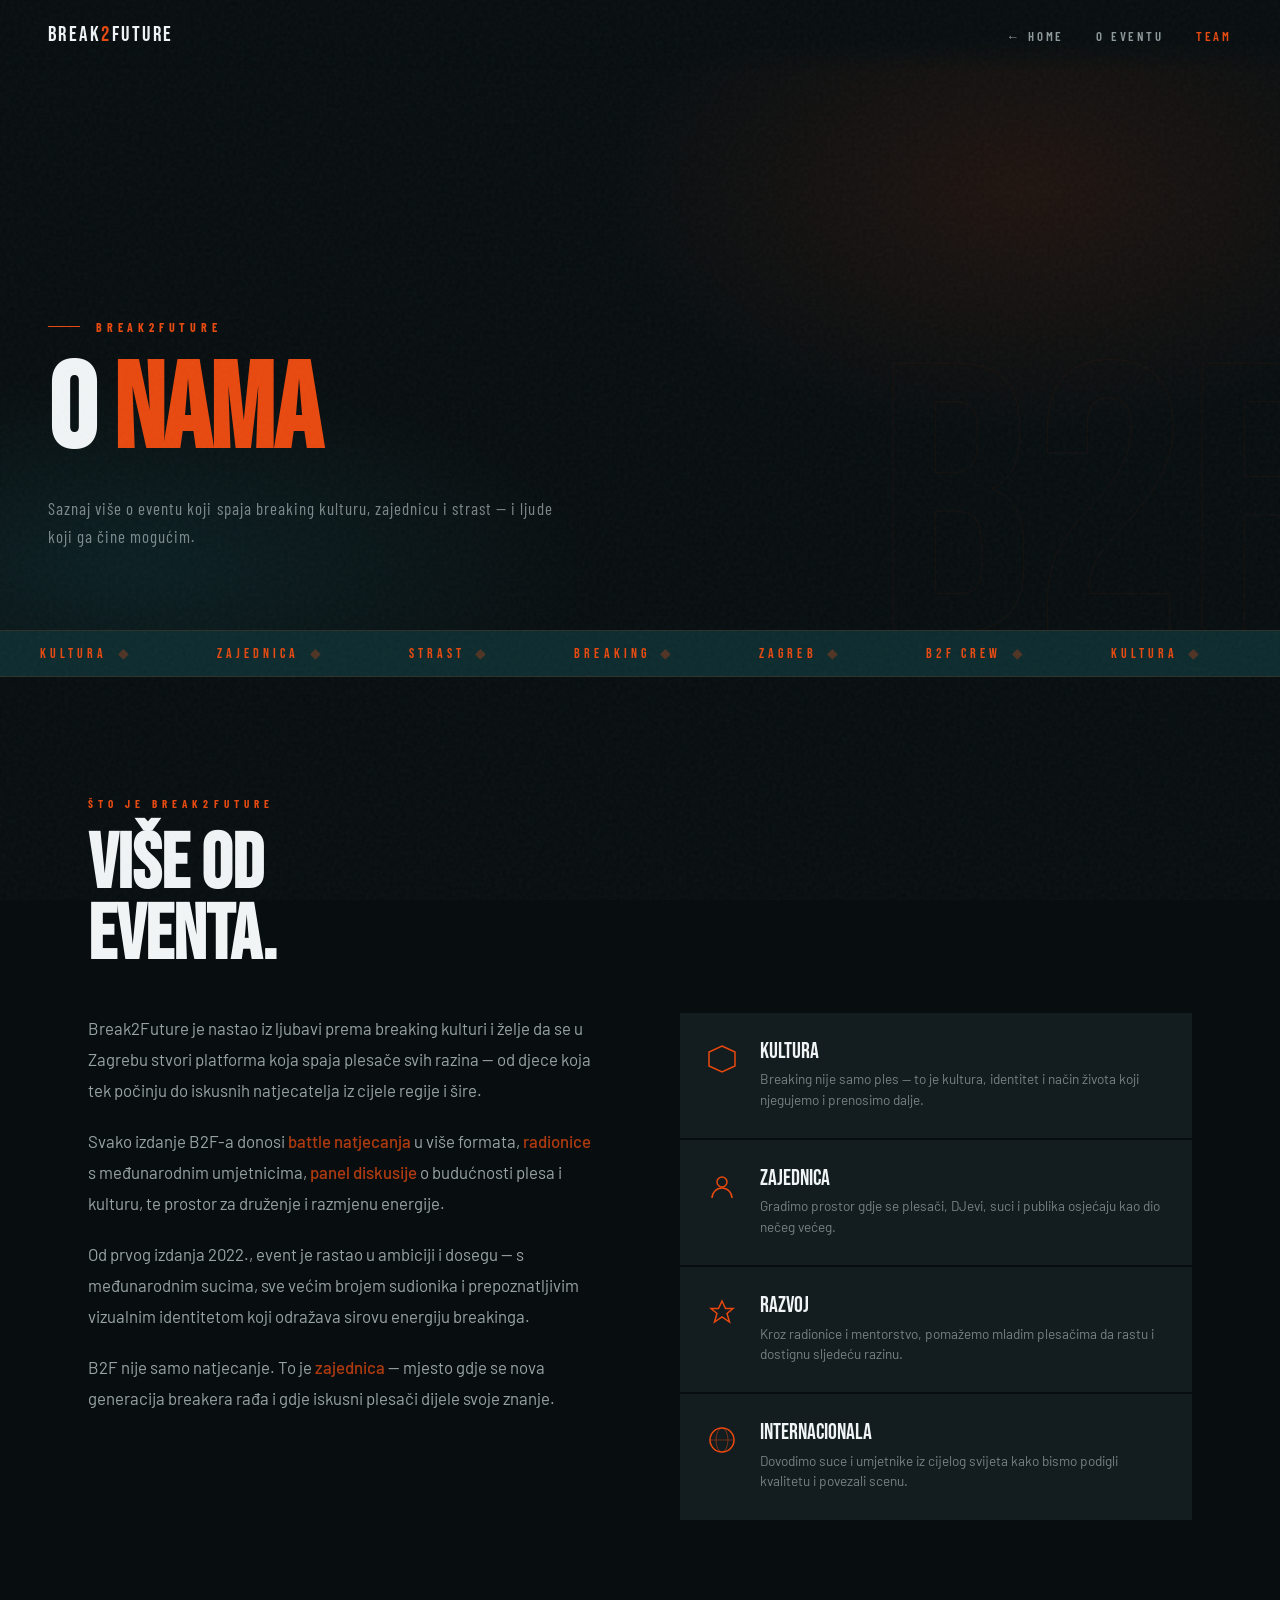
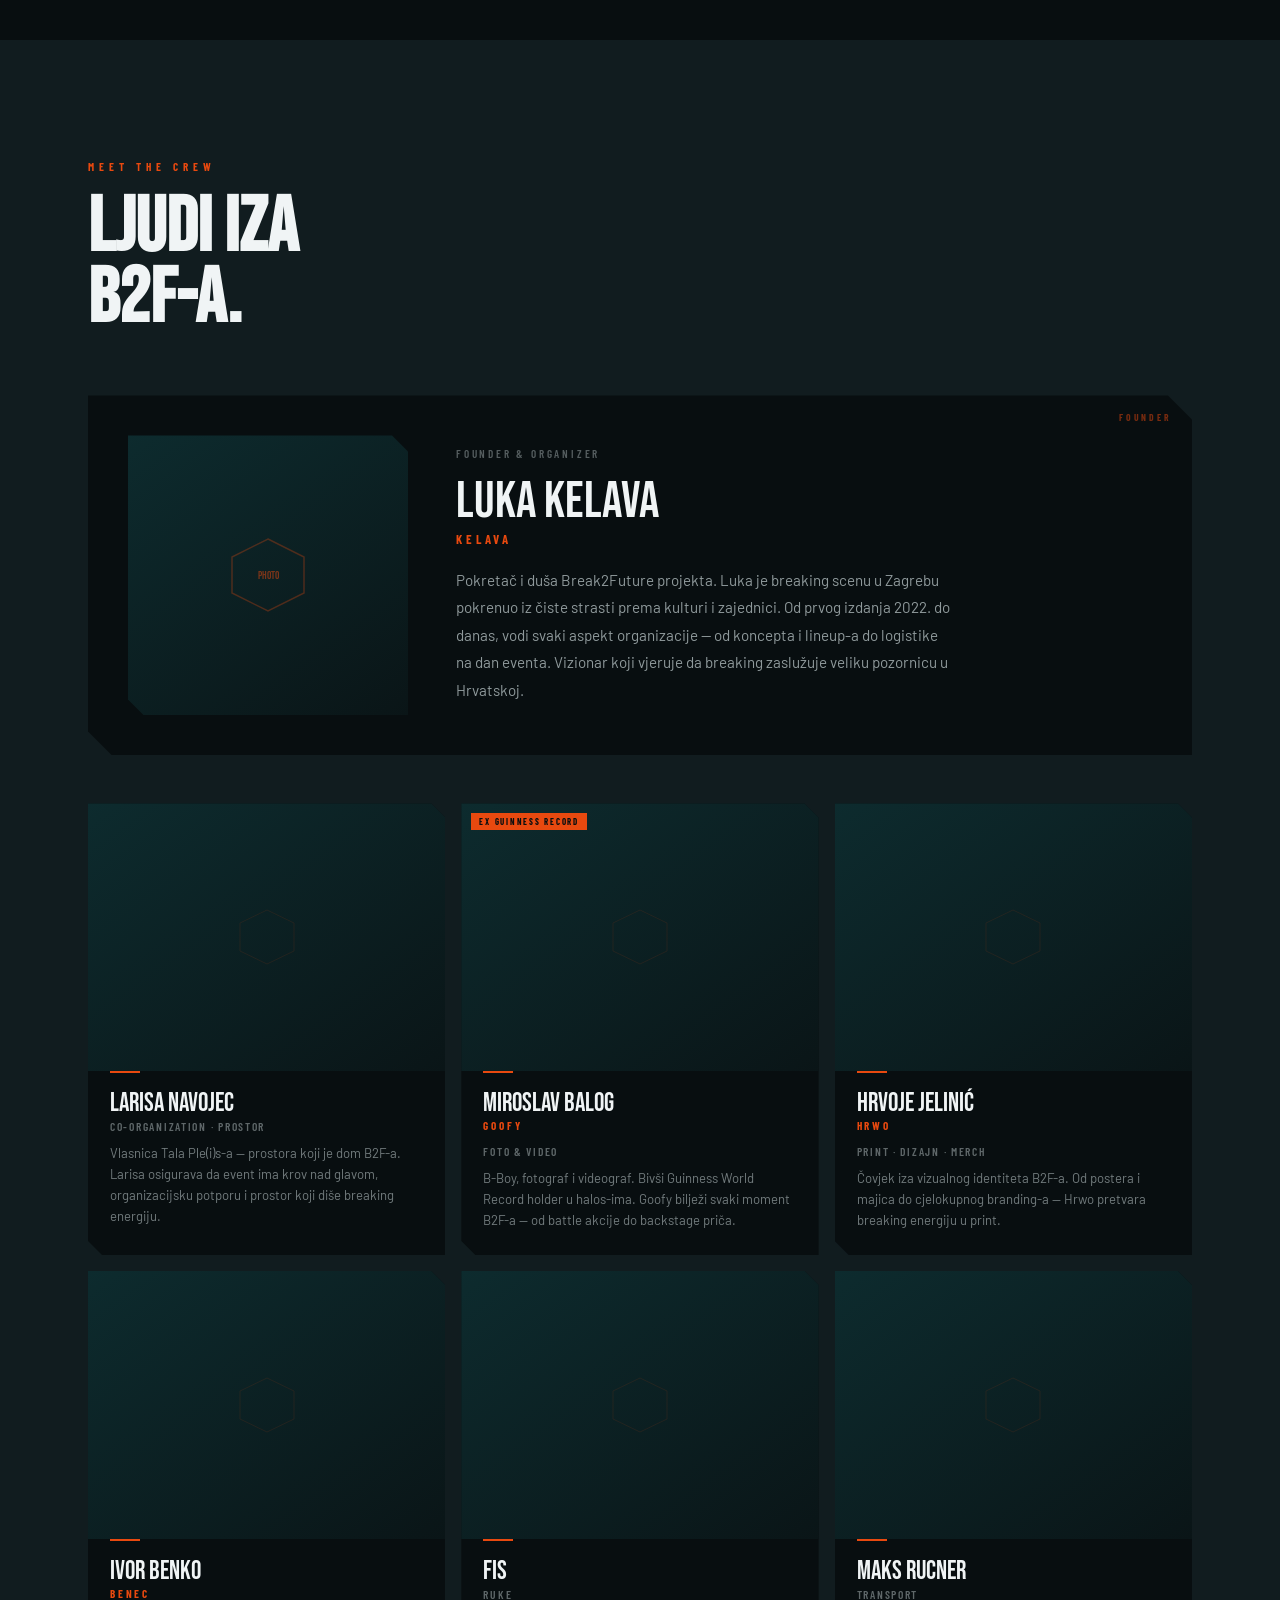
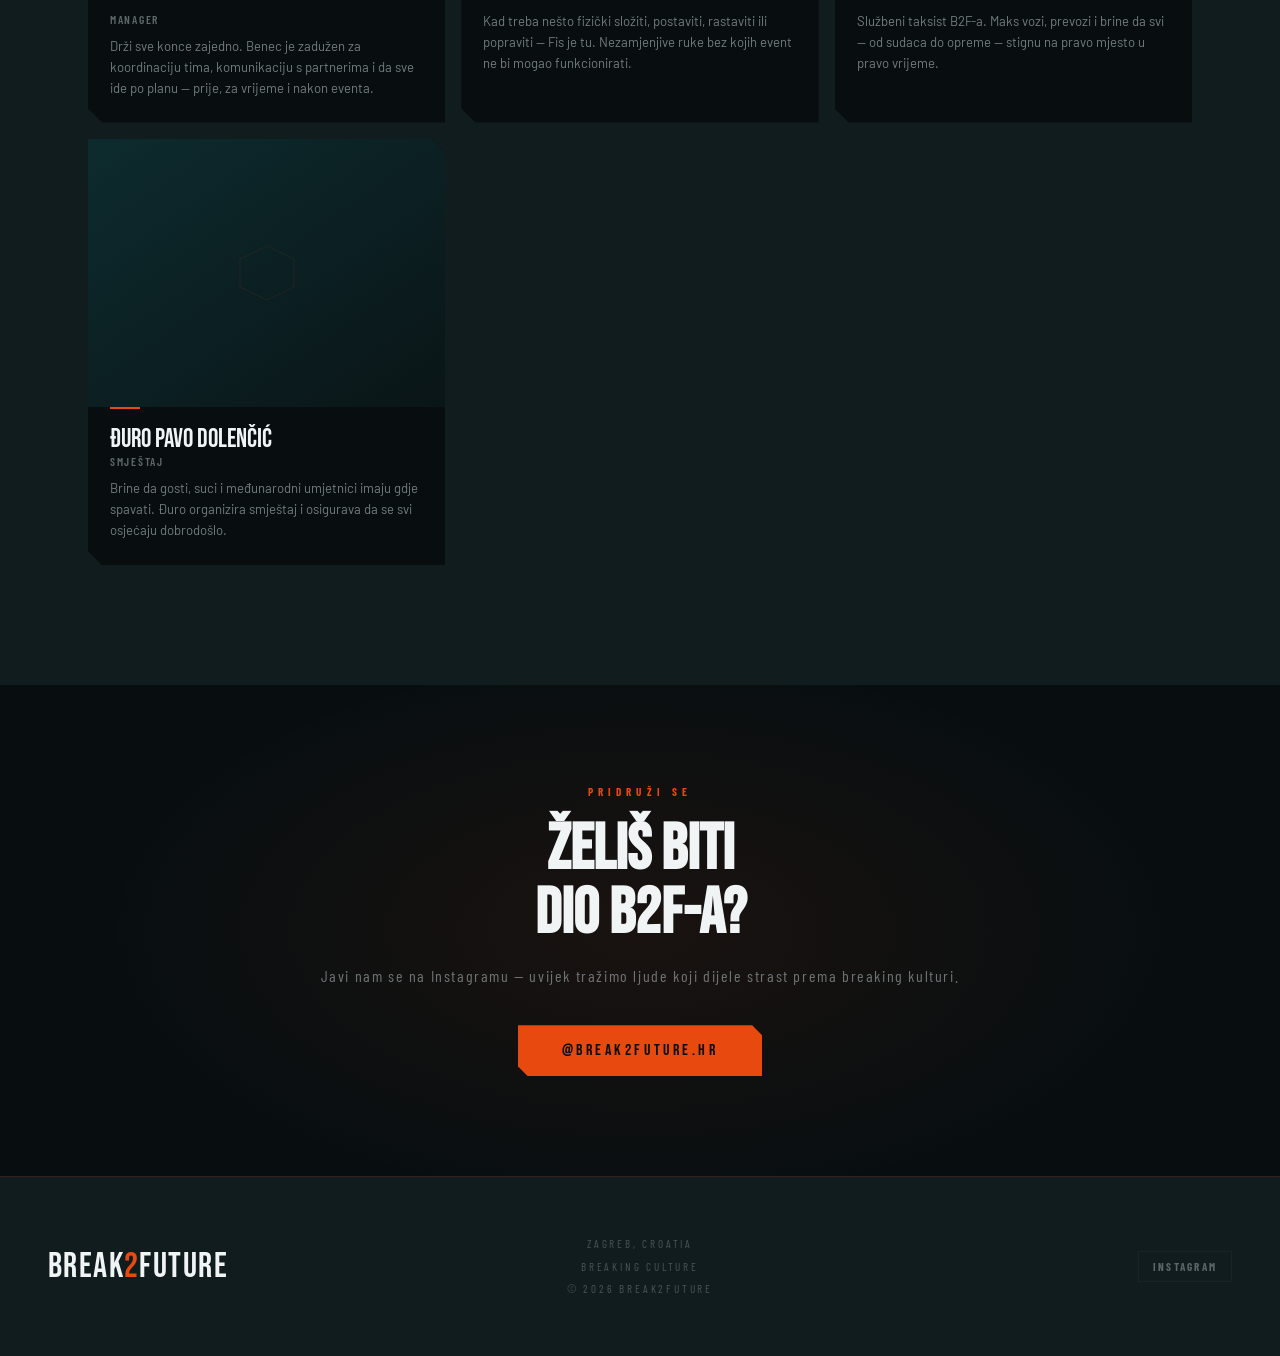
==== about.html @ 038f09e0 "Add files via upload" ====
<!DOCTYPE html>
<html lang="hr">
<head>
<meta charset="UTF-8">
<meta name="viewport" content="width=device-width, initial-scale=1.0">
<title>BREAK2FUTURE — About</title>
<link rel="preconnect" href="https://fonts.googleapis.com">
<link href="https://fonts.googleapis.com/css2?family=Bebas+Neue&family=Barlow+Condensed:wght@400;600;700&family=Barlow:wght@300;400;500&display=swap" rel="stylesheet">
<style>
*, *::before, *::after { box-sizing: border-box; margin: 0; padding: 0; }

:root {
  --orange: #E8490F;
  --teal: #0D2B2E;
  --dark: #080E10;
  --mid: #111C1F;
  --panel: #131C1F;
  --light: #C8D4D6;
  --white: #F0F4F5;
}

html { scroll-behavior: smooth; }

body {
  background: var(--dark);
  color: var(--white);
  font-family: 'Barlow', sans-serif;
  overflow-x: hidden;
}

body::before {
  content: '';
  position: fixed; inset: 0;
  background-image: url("data:image/svg+xml,%3Csvg viewBox='0 0 256 256' xmlns='http://www.w3.org/2000/svg'%3E%3Cfilter id='noise'%3E%3CfeTurbulence type='fractalNoise' baseFrequency='0.9' numOctaves='4' stitchTiles='stitch'/%3E%3C/filter%3E%3Crect width='100%25' height='100%25' filter='url(%23noise)' opacity='1'/%3E%3C/svg%3E");
  opacity: 0.04;
  pointer-events: none; z-index: 9999;
}

/* ── NAV ── */
nav {
  position: fixed; top: 0; left: 0; right: 0; z-index: 200;
  display: flex; align-items: center; justify-content: space-between;
  padding: 22px 48px;
  background: linear-gradient(to bottom, rgba(8,14,16,0.98) 60%, transparent);
  backdrop-filter: blur(2px);
}
.nav-logo {
  font-family: 'Bebas Neue', sans-serif;
  font-size: 1.3rem; letter-spacing: 0.12em;
  color: var(--white); text-decoration: none;
}
.nav-logo span { color: var(--orange); }
.nav-right { display: flex; align-items: center; gap: 32px; }
.nav-links { display: flex; gap: 32px; list-style: none; }
.nav-links a {
  font-family: 'Barlow Condensed', sans-serif;
  font-size: 0.8rem; font-weight: 600;
  letter-spacing: 0.22em; text-transform: uppercase;
  color: var(--light); text-decoration: none;
  opacity: 0.7; transition: opacity 0.2s, color 0.2s;
}
.nav-links a:hover { opacity: 1; color: var(--orange); }
.nav-links a.active { opacity: 1; color: var(--orange); }

/* ── HERO ── */
.hero {
  min-height: 70vh;
  display: flex; flex-direction: column;
  justify-content: flex-end; align-items: flex-start;
  padding: 160px 48px 80px;
  position: relative; overflow: hidden;
}
.hero-bg {
  position: absolute; inset: 0;
  background:
    radial-gradient(ellipse 50% 60% at 80% 30%, rgba(232,73,15,0.1) 0%, transparent 65%),
    radial-gradient(ellipse 60% 50% at 10% 90%, rgba(13,43,46,0.6) 0%, transparent 60%),
    var(--dark);
}
.hero-ghost {
  position: absolute; right: -3%; bottom: -8%;
  font-family: 'Bebas Neue', sans-serif;
  font-size: clamp(200px, 30vw, 500px);
  line-height: 0.85; color: transparent;
  -webkit-text-stroke: 1px rgba(232,73,15,0.06);
  user-select: none; pointer-events: none;
}
.hero-content { position: relative; z-index: 2; max-width: 700px; }
.hero-eyebrow {
  display: flex; align-items: center; gap: 16px;
  font-family: 'Barlow Condensed', sans-serif;
  font-size: 0.75rem; font-weight: 700;
  letter-spacing: 0.4em; text-transform: uppercase;
  color: var(--orange); margin-bottom: 24px;
}
.hero-eyebrow::before {
  content: ''; display: block; width: 32px; height: 1px; background: var(--orange);
}
.hero-title {
  font-family: 'Bebas Neue', sans-serif;
  font-size: clamp(56px, 10vw, 120px);
  line-height: 0.9; letter-spacing: -0.01em;
}
.hero-title .accent { color: var(--orange); }
.hero-sub {
  margin-top: 28px;
  font-family: 'Barlow Condensed', sans-serif;
  font-size: clamp(14px, 1.6vw, 17px);
  letter-spacing: 0.06em; line-height: 1.65;
  color: var(--light); opacity: 0.6; max-width: 520px;
}

/* ── SECTION COMMON ── */
.section { padding: 120px 48px; max-width: 1200px; margin: 0 auto; }
.section-tag {
  font-family: 'Barlow Condensed', sans-serif;
  font-size: 0.7rem; font-weight: 700;
  letter-spacing: 0.45em; text-transform: uppercase;
  color: var(--orange); margin-bottom: 20px;
}
.section-title {
  font-family: 'Bebas Neue', sans-serif;
  font-size: clamp(42px, 6vw, 82px);
  line-height: 0.93; margin-bottom: 40px;
}

/* ── ABOUT CONTENT ── */
.about-content {
  display: grid;
  grid-template-columns: 1fr 1fr;
  gap: 80px; align-items: start;
}
.about-text p {
  font-size: 1.05rem; line-height: 1.85;
  color: var(--light); opacity: 0.75; margin-bottom: 20px;
}
.about-text p strong { color: var(--orange); opacity: 1; font-weight: 500; }

.about-values {
  display: flex; flex-direction: column; gap: 2px;
}
.value-item {
  background: var(--panel);
  padding: 28px 24px;
  display: flex; align-items: flex-start; gap: 20px;
  position: relative; overflow: hidden;
  transition: background 0.3s;
}
.value-item:hover { background: #172224; }
.value-item::before {
  content: ''; position: absolute; left: 0; top: 0;
  width: 3px; height: 100%;
  background: var(--orange);
  transform: scaleY(0); transform-origin: top;
  transition: transform 0.35s;
}
.value-item:hover::before { transform: scaleY(1); }

.value-icon {
  width: 36px; height: 36px; flex-shrink: 0;
  display: flex; align-items: center; justify-content: center;
}
.value-title {
  font-family: 'Bebas Neue', sans-serif;
  font-size: 1.4rem; color: var(--white); line-height: 1; margin-bottom: 6px;
}
.value-desc {
  font-family: 'Barlow', sans-serif;
  font-size: 0.85rem; color: var(--light); opacity: 0.55; line-height: 1.5;
}

/* ── DIVIDER TICKER ── */
.divider-ticker {
  background: var(--teal);
  padding: 14px 0; overflow: hidden;
  border-top: 1px solid rgba(232,73,15,0.15);
  border-bottom: 1px solid rgba(232,73,15,0.15);
}
.divider-track {
  display: flex; width: max-content;
  animation: ticker 30s linear infinite;
}
.divider-item {
  font-family: 'Bebas Neue', sans-serif;
  font-size: 0.85rem; letter-spacing: 0.3em;
  color: var(--orange); padding: 0 40px; white-space: nowrap;
}
.divider-dot { opacity: 0.3; margin: 0 4px; }

/* ── TEAM ── */
.team-section {
  background: var(--mid);
  padding: 120px 0;
}
.team-inner { max-width: 1200px; margin: 0 auto; padding: 0 48px; }

/* Founder card — full width feature */
.founder-card {
  display: grid;
  grid-template-columns: 280px 1fr;
  gap: 48px; align-items: center;
  background: var(--dark);
  clip-path: polygon(0 0, calc(100% - 24px) 0, 100% 24px, 100% 100%, 24px 100%, 0 calc(100% - 24px));
  padding: 40px;
  margin-top: 60px; margin-bottom: 48px;
  position: relative; overflow: hidden;
}
.founder-card::after {
  content: 'FOUNDER';
  position: absolute; top: 16px; right: 20px;
  font-family: 'Barlow Condensed', sans-serif;
  font-size: 0.6rem; font-weight: 700;
  letter-spacing: 0.3em; color: var(--orange); opacity: 0.5;
}
.founder-photo {
  width: 100%; aspect-ratio: 1;
  background: linear-gradient(145deg, var(--teal), #0A1517);
  clip-path: polygon(0 0, calc(100% - 16px) 0, 100% 16px, 100% 100%, 16px 100%, 0 calc(100% - 16px));
  display: flex; align-items: center; justify-content: center;
}
.founder-name {
  font-family: 'Bebas Neue', sans-serif;
  font-size: clamp(36px, 4vw, 56px); line-height: 1;
  color: var(--white); margin-bottom: 4px;
}
.founder-nick {
  font-family: 'Barlow Condensed', sans-serif;
  font-size: 0.8rem; font-weight: 700;
  letter-spacing: 0.3em; text-transform: uppercase;
  color: var(--orange); margin-bottom: 20px;
}
.founder-role {
  font-family: 'Barlow Condensed', sans-serif;
  font-size: 0.7rem; font-weight: 600;
  letter-spacing: 0.25em; text-transform: uppercase;
  color: var(--light); opacity: 0.4; margin-bottom: 16px;
}
.founder-bio {
  font-size: 0.95rem; line-height: 1.8;
  color: var(--light); opacity: 0.7; max-width: 500px;
}

/* Team grid */
.team-grid {
  display: grid;
  grid-template-columns: repeat(3, 1fr);
  gap: 16px;
}

.team-card {
  background: var(--dark);
  clip-path: polygon(0 0, calc(100% - 14px) 0, 100% 14px, 100% 100%, 14px 100%, 0 calc(100% - 14px));
  overflow: hidden;
  transition: transform 0.3s;
}
.team-card:hover { transform: translateY(-4px); }

.team-photo {
  width: 100%; aspect-ratio: 4/3;
  background: linear-gradient(145deg, var(--teal), #0A1517);
  display: flex; align-items: center; justify-content: center;
  position: relative;
}
.team-photo-placeholder {
  opacity: 0.1;
}

.team-info { padding: 20px 22px 24px; position: relative; }
.team-info::before {
  content: ''; position: absolute; top: 0; left: 22px;
  width: 30px; height: 2px; background: var(--orange);
}
.team-name {
  font-family: 'Bebas Neue', sans-serif;
  font-size: 1.6rem; line-height: 1; color: var(--white); margin-bottom: 2px;
}
.team-nick {
  font-family: 'Barlow Condensed', sans-serif;
  font-size: 0.7rem; font-weight: 700;
  letter-spacing: 0.25em; text-transform: uppercase;
  color: var(--orange); margin-bottom: 12px;
}
.team-role {
  font-family: 'Barlow Condensed', sans-serif;
  font-size: 0.72rem; font-weight: 600;
  letter-spacing: 0.15em; text-transform: uppercase;
  color: var(--light); opacity: 0.45; margin-bottom: 10px;
}
.team-desc {
  font-size: 0.82rem; line-height: 1.6;
  color: var(--light); opacity: 0.55;
}

/* Team card special badge */
.team-badge {
  position: absolute; top: 10px; left: 10px;
  font-family: 'Barlow Condensed', sans-serif;
  font-size: 0.55rem; font-weight: 700;
  letter-spacing: 0.2em; text-transform: uppercase;
  background: var(--orange); color: var(--dark);
  padding: 3px 8px; z-index: 2;
}

/* ── CTA ── */
.cta-section {
  padding: 100px 48px; text-align: center;
  position: relative; overflow: hidden;
}
.cta-bg {
  position: absolute; inset: 0;
  background: radial-gradient(ellipse 60% 80% at 50% 50%, rgba(232,73,15,0.08) 0%, transparent 70%);
}
.cta-content { position: relative; z-index: 2; }
.cta-title {
  font-family: 'Bebas Neue', sans-serif;
  font-size: clamp(36px, 5vw, 68px);
  line-height: 1; margin-bottom: 20px;
}
.cta-sub {
  font-family: 'Barlow Condensed', sans-serif;
  font-size: 1rem; letter-spacing: 0.1em;
  color: var(--light); opacity: 0.5;
  margin-bottom: 40px;
}
.btn-primary {
  display: inline-block; background: var(--orange); color: var(--dark);
  font-family: 'Bebas Neue', sans-serif; font-size: 1rem; letter-spacing: 0.22em;
  padding: 16px 44px; text-decoration: none;
  clip-path: polygon(0 0, calc(100% - 10px) 0, 100% 10px, 100% 100%, 10px 100%, 0 calc(100% - 10px));
  transition: background 0.2s, transform 0.2s;
}
.btn-primary:hover { background: var(--white); transform: translate(-2px, -2px); }

/* ── FOOTER ── */
footer {
  background: var(--mid);
  border-top: 1px solid rgba(232,73,15,0.15);
  padding: 56px 48px;
  display: grid; grid-template-columns: 1fr auto 1fr;
  align-items: center; gap: 24px;
}
.footer-logo {
  font-family: 'Bebas Neue', sans-serif;
  font-size: 2.2rem; letter-spacing: 0.04em;
}
.footer-logo span { color: var(--orange); }
.footer-center {
  font-family: 'Barlow Condensed', sans-serif;
  font-size: 0.7rem; letter-spacing: 0.25em;
  text-transform: uppercase; color: var(--light); opacity: 0.3;
  text-align: center; line-height: 2;
}
.footer-right { display: flex; justify-content: flex-end; gap: 12px; }
.footer-link {
  font-family: 'Barlow Condensed', sans-serif;
  font-size: 0.7rem; font-weight: 700;
  letter-spacing: 0.2em; text-transform: uppercase;
  color: var(--light); text-decoration: none;
  opacity: 0.4; padding: 8px 14px;
  border: 1px solid rgba(184,202,207,0.12);
  transition: all 0.2s;
}
.footer-link:hover { opacity: 1; color: var(--orange); border-color: var(--orange); }

/* ── ANIMATIONS ── */
@keyframes fadeUp { from { opacity: 0; transform: translateY(28px); } to { opacity: 1; transform: translateY(0); } }
@keyframes ticker { from { transform: translateX(0); } to { transform: translateX(-50%); } }

.reveal { opacity: 0; transform: translateY(36px); transition: opacity 0.65s ease, transform 0.65s ease; }
.reveal.visible { opacity: 1; transform: none; }

/* ── RESPONSIVE ── */
@media (max-width: 900px) {
  nav { padding: 18px 24px; }
  .nav-links { display: none; }
  .hero { padding: 120px 24px 60px; min-height: 60vh; }
  .section, .team-inner { padding: 80px 24px; }
  .about-content { grid-template-columns: 1fr; gap: 40px; }
  .founder-card { grid-template-columns: 1fr; gap: 24px; padding: 28px; }
  .team-grid { grid-template-columns: 1fr 1fr; }
  .cta-section { padding: 80px 24px; }
  footer { grid-template-columns: 1fr; text-align: center; padding: 40px 24px; }
  .footer-right { justify-content: center; }
  .team-section { padding: 80px 0; }
}
@media (max-width: 540px) {
  .team-grid { grid-template-columns: 1fr; }
}
</style>
</head>
<body>

<!-- NAV -->
<nav>
  <a href="index.html" class="nav-logo">BREAK<span>2</span>FUTURE</a>
  <div class="nav-right">
    <ul class="nav-links">
      <li><a href="index.html">← Home</a></li>
      <li><a href="#about">O eventu</a></li>
      <li><a href="#team" class="active">Team</a></li>
    </ul>
  </div>
</nav>

<!-- HERO -->
<section class="hero">
  <div class="hero-bg"></div>
  <div class="hero-ghost">B2F</div>
  <div class="hero-content">
    <p class="hero-eyebrow">Break2Future</p>
    <h1 class="hero-title">O <span class="accent">NAMA</span></h1>
    <p class="hero-sub">Saznaj više o eventu koji spaja breaking kulturu, zajednicu i strast — i ljude koji ga čine mogućim.</p>
  </div>
</section>

<!-- TICKER -->
<div class="divider-ticker">
  <div class="divider-track">
    <span class="divider-item">KULTURA <span class="divider-dot">◆</span></span>
    <span class="divider-item">ZAJEDNICA <span class="divider-dot">◆</span></span>
    <span class="divider-item">STRAST <span class="divider-dot">◆</span></span>
    <span class="divider-item">BREAKING <span class="divider-dot">◆</span></span>
    <span class="divider-item">ZAGREB <span class="divider-dot">◆</span></span>
    <span class="divider-item">B2F CREW <span class="divider-dot">◆</span></span>
    <span class="divider-item">KULTURA <span class="divider-dot">◆</span></span>
    <span class="divider-item">ZAJEDNICA <span class="divider-dot">◆</span></span>
    <span class="divider-item">STRAST <span class="divider-dot">◆</span></span>
    <span class="divider-item">BREAKING <span class="divider-dot">◆</span></span>
    <span class="divider-item">ZAGREB <span class="divider-dot">◆</span></span>
    <span class="divider-item">B2F CREW <span class="divider-dot">◆</span></span>
  </div>
</div>

<!-- ABOUT -->
<section class="section" id="about">
  <p class="section-tag reveal">Što je Break2Future</p>
  <h2 class="section-title reveal">VIŠE OD<br>EVENTA.</h2>
  <div class="about-content">
    <div class="about-text reveal">
      <p>Break2Future je nastao iz ljubavi prema breaking kulturi i želje da se u Zagrebu stvori platforma koja spaja plesače svih razina — od djece koja tek počinju do iskusnih natjecatelja iz cijele regije i šire.</p>
      <p>Svako izdanje B2F-a donosi <strong>battle natjecanja</strong> u više formata, <strong>radionice</strong> s međunarodnim umjetnicima, <strong>panel diskusije</strong> o budućnosti plesa i kulturu, te prostor za druženje i razmjenu energije.</p>
      <p>Od prvog izdanja 2022., event je rastao u ambiciji i dosegu — s međunarodnim sucima, sve većim brojem sudionika i prepoznatljivim vizualnim identitetom koji odražava sirovu energiju breakinga.</p>
      <p>B2F nije samo natjecanje. To je <strong>zajednica</strong> — mjesto gdje se nova generacija breakera rađa i gdje iskusni plesači dijele svoje znanje.</p>
    </div>
    <div class="about-values reveal">
      <div class="value-item">
        <div class="value-icon">
          <svg width="28" height="28" viewBox="0 0 28 28" fill="none" xmlns="http://www.w3.org/2000/svg">
            <polygon points="14,1 27,7 27,21 14,27 1,21 1,7" stroke="var(--orange)" stroke-width="1.5" fill="none"/>
          </svg>
        </div>
        <div>
          <div class="value-title">Kultura</div>
          <div class="value-desc">Breaking nije samo ples — to je kultura, identitet i način života koji njegujemo i prenosimo dalje.</div>
        </div>
      </div>
      <div class="value-item">
        <div class="value-icon">
          <svg width="28" height="28" viewBox="0 0 28 28" fill="none" xmlns="http://www.w3.org/2000/svg">
            <circle cx="14" cy="10" r="5" stroke="var(--orange)" stroke-width="1.5"/>
            <path d="M4 26c0-5.523 4.477-10 10-10s10 4.477 10 10" stroke="var(--orange)" stroke-width="1.5"/>
          </svg>
        </div>
        <div>
          <div class="value-title">Zajednica</div>
          <div class="value-desc">Gradimo prostor gdje se plesači, DJevi, suci i publika osjećaju kao dio nečeg većeg.</div>
        </div>
      </div>
      <div class="value-item">
        <div class="value-icon">
          <svg width="28" height="28" viewBox="0 0 28 28" fill="none" xmlns="http://www.w3.org/2000/svg">
            <path d="M14 2l3.5 7.5H25l-6 5 2.5 8.5L14 18l-7.5 5 2.5-8.5-6-5h7.5z" stroke="var(--orange)" stroke-width="1.5" fill="none"/>
          </svg>
        </div>
        <div>
          <div class="value-title">Razvoj</div>
          <div class="value-desc">Kroz radionice i mentorstvo, pomažemo mladim plesačima da rastu i dostignu sljedeću razinu.</div>
        </div>
      </div>
      <div class="value-item">
        <div class="value-icon">
          <svg width="28" height="28" viewBox="0 0 28 28" fill="none" xmlns="http://www.w3.org/2000/svg">
            <circle cx="14" cy="14" r="12" stroke="var(--orange)" stroke-width="1.5"/>
            <line x1="1" y1="14" x2="27" y2="14" stroke="var(--orange)" stroke-width="1" opacity="0.4"/>
            <ellipse cx="14" cy="14" rx="6" ry="12" stroke="var(--orange)" stroke-width="1" opacity="0.5"/>
          </svg>
        </div>
        <div>
          <div class="value-title">Internacionala</div>
          <div class="value-desc">Dovodimo suce i umjetnike iz cijelog svijeta kako bismo podigli kvalitetu i povezali scenu.</div>
        </div>
      </div>
    </div>
  </div>
</section>

<!-- TEAM -->
<section class="team-section" id="team">
  <div class="team-inner">
    <p class="section-tag reveal">Meet the Crew</p>
    <h2 class="section-title reveal">LJUDI IZA<br>B2F-A.</h2>

    <!-- FOUNDER — featured -->
    <div class="founder-card reveal">
      <div class="founder-photo">
        <svg width="80" height="80" viewBox="0 0 80 80" fill="none" xmlns="http://www.w3.org/2000/svg">
          <polygon points="40,4 76,22 76,58 40,76 4,58 4,22" fill="none" stroke="var(--orange)" stroke-width="1.5" opacity="0.3"/>
          <text x="40" y="44" text-anchor="middle" font-family="'Bebas Neue',sans-serif" font-size="11" fill="var(--orange)" opacity="0.5">PHOTO</text>
        </svg>
      </div>
      <div>
        <div class="founder-role">Founder & Organizer</div>
        <div class="founder-name">LUKA KELAVA</div>
        <div class="founder-nick">Kelava</div>
        <p class="founder-bio">Pokretač i duša Break2Future projekta. Luka je breaking scenu u Zagrebu pokrenuo iz čiste strasti prema kulturi i zajednici. Od prvog izdanja 2022. do danas, vodi svaki aspekt organizacije — od koncepta i lineup-a do logistike na dan eventa. Vizionar koji vjeruje da breaking zaslužuje veliku pozornicu u Hrvatskoj.</p>
      </div>
    </div>

    <!-- TEAM GRID -->
    <div class="team-grid">

      <!-- Larisa -->
      <div class="team-card reveal">
        <div class="team-photo">
          <svg class="team-photo-placeholder" width="60" height="60" viewBox="0 0 60 60" fill="none" xmlns="http://www.w3.org/2000/svg">
            <polygon points="30,3 57,16 57,44 30,57 3,44 3,16" stroke="var(--orange)" stroke-width="1"/>
          </svg>
        </div>
        <div class="team-info">
          <div class="team-name">LARISA NAVOJEC</div>
          <div class="team-role">Co-organization · Prostor</div>
          <p class="team-desc">Vlasnica Tala Ple(i)s-a — prostora koji je dom B2F-a. Larisa osigurava da event ima krov nad glavom, organizacijsku potporu i prostor koji diše breaking energiju.</p>
        </div>
      </div>

      <!-- Goofy -->
      <div class="team-card reveal">
        <div class="team-photo">
          <div class="team-badge">EX GUINNESS RECORD</div>
          <svg class="team-photo-placeholder" width="60" height="60" viewBox="0 0 60 60" fill="none" xmlns="http://www.w3.org/2000/svg">
            <polygon points="30,3 57,16 57,44 30,57 3,44 3,16" stroke="var(--orange)" stroke-width="1"/>
          </svg>
        </div>
        <div class="team-info">
          <div class="team-name">MIROSLAV BALOG</div>
          <div class="team-nick">Goofy</div>
          <div class="team-role">Foto & Video</div>
          <p class="team-desc">B-Boy, fotograf i videograf. Bivši Guinness World Record holder u halos-ima. Goofy bilježi svaki moment B2F-a — od battle akcije do backstage priča.</p>
        </div>
      </div>

      <!-- Hrwo -->
      <div class="team-card reveal">
        <div class="team-photo">
          <svg class="team-photo-placeholder" width="60" height="60" viewBox="0 0 60 60" fill="none" xmlns="http://www.w3.org/2000/svg">
            <polygon points="30,3 57,16 57,44 30,57 3,44 3,16" stroke="var(--orange)" stroke-width="1"/>
          </svg>
        </div>
        <div class="team-info">
          <div class="team-name">HRVOJE JELINIĆ</div>
          <div class="team-nick">Hrwo</div>
          <div class="team-role">Print · Dizajn · Merch</div>
          <p class="team-desc">Čovjek iza vizualnog identiteta B2F-a. Od postera i majica do cjelokupnog branding-a — Hrwo pretvara breaking energiju u print.</p>
        </div>
      </div>

      <!-- Benec -->
      <div class="team-card reveal">
        <div class="team-photo">
          <svg class="team-photo-placeholder" width="60" height="60" viewBox="0 0 60 60" fill="none" xmlns="http://www.w3.org/2000/svg">
            <polygon points="30,3 57,16 57,44 30,57 3,44 3,16" stroke="var(--orange)" stroke-width="1"/>
          </svg>
        </div>
        <div class="team-info">
          <div class="team-name">IVOR BENKO</div>
          <div class="team-nick">Benec</div>
          <div class="team-role">Manager</div>
          <p class="team-desc">Drži sve konce zajedno. Benec je zadužen za koordinaciju tima, komunikaciju s partnerima i da sve ide po planu — prije, za vrijeme i nakon eventa.</p>
        </div>
      </div>

      <!-- Fis -->
      <div class="team-card reveal">
        <div class="team-photo">
          <svg class="team-photo-placeholder" width="60" height="60" viewBox="0 0 60 60" fill="none" xmlns="http://www.w3.org/2000/svg">
            <polygon points="30,3 57,16 57,44 30,57 3,44 3,16" stroke="var(--orange)" stroke-width="1"/>
          </svg>
        </div>
        <div class="team-info">
          <div class="team-name">FIS</div>
          <div class="team-role">Ruke</div>
          <p class="team-desc">Kad treba nešto fizički složiti, postaviti, rastaviti ili popraviti — Fis je tu. Nezamjenjive ruke bez kojih event ne bi mogao funkcionirati.</p>
        </div>
      </div>

      <!-- Maks -->
      <div class="team-card reveal">
        <div class="team-photo">
          <svg class="team-photo-placeholder" width="60" height="60" viewBox="0 0 60 60" fill="none" xmlns="http://www.w3.org/2000/svg">
            <polygon points="30,3 57,16 57,44 30,57 3,44 3,16" stroke="var(--orange)" stroke-width="1"/>
          </svg>
        </div>
        <div class="team-info">
          <div class="team-name">MAKS RUCNER</div>
          <div class="team-role">Transport</div>
          <p class="team-desc">Službeni taksist B2F-a. Maks vozi, prevozi i brine da svi — od sudaca do opreme — stignu na pravo mjesto u pravo vrijeme.</p>
        </div>
      </div>

      <!-- Đuro -->
      <div class="team-card reveal">
        <div class="team-photo">
          <svg class="team-photo-placeholder" width="60" height="60" viewBox="0 0 60 60" fill="none" xmlns="http://www.w3.org/2000/svg">
            <polygon points="30,3 57,16 57,44 30,57 3,44 3,16" stroke="var(--orange)" stroke-width="1"/>
          </svg>
        </div>
        <div class="team-info">
          <div class="team-name">ĐURO PAVO DOLENČIĆ</div>
          <div class="team-role">Smještaj</div>
          <p class="team-desc">Brine da gosti, suci i međunarodni umjetnici imaju gdje spavati. Đuro organizira smještaj i osigurava da se svi osjećaju dobrodošlo.</p>
        </div>
      </div>

    </div>
  </div>
</section>

<!-- CTA -->
<section class="cta-section">
  <div class="cta-bg"></div>
  <div class="cta-content reveal">
    <p class="section-tag">Pridruži se</p>
    <h2 class="cta-title">ŽELIŠ BITI<br>DIO B2F-A?</h2>
    <p class="cta-sub">Javi nam se na Instagramu — uvijek tražimo ljude koji dijele strast prema breaking kulturi.</p>
    <a href="https://www.instagram.com/break2future.hr/" target="_blank" class="btn-primary">@break2future.hr</a>
  </div>
</section>

<!-- FOOTER -->
<footer>
  <div class="footer-logo">BREAK<span>2</span>FUTURE</div>
  <div class="footer-center">
    Zagreb, Croatia<br>
    Breaking culture<br>
    © 2026 Break2Future
  </div>
  <div class="footer-right">
    <a href="https://www.instagram.com/break2future.hr/" target="_blank" class="footer-link">Instagram</a>
  </div>
</footer>

<script>
  const observer = new IntersectionObserver((entries) => {
    entries.forEach((e, i) => {
      if (e.isIntersecting) {
        setTimeout(() => e.target.classList.add('visible'), i * 90);
        observer.unobserve(e.target);
      }
    });
  }, { threshold: 0.1 });
  document.querySelectorAll('.reveal').forEach(el => observer.observe(el));
</script>
</body>
</html>
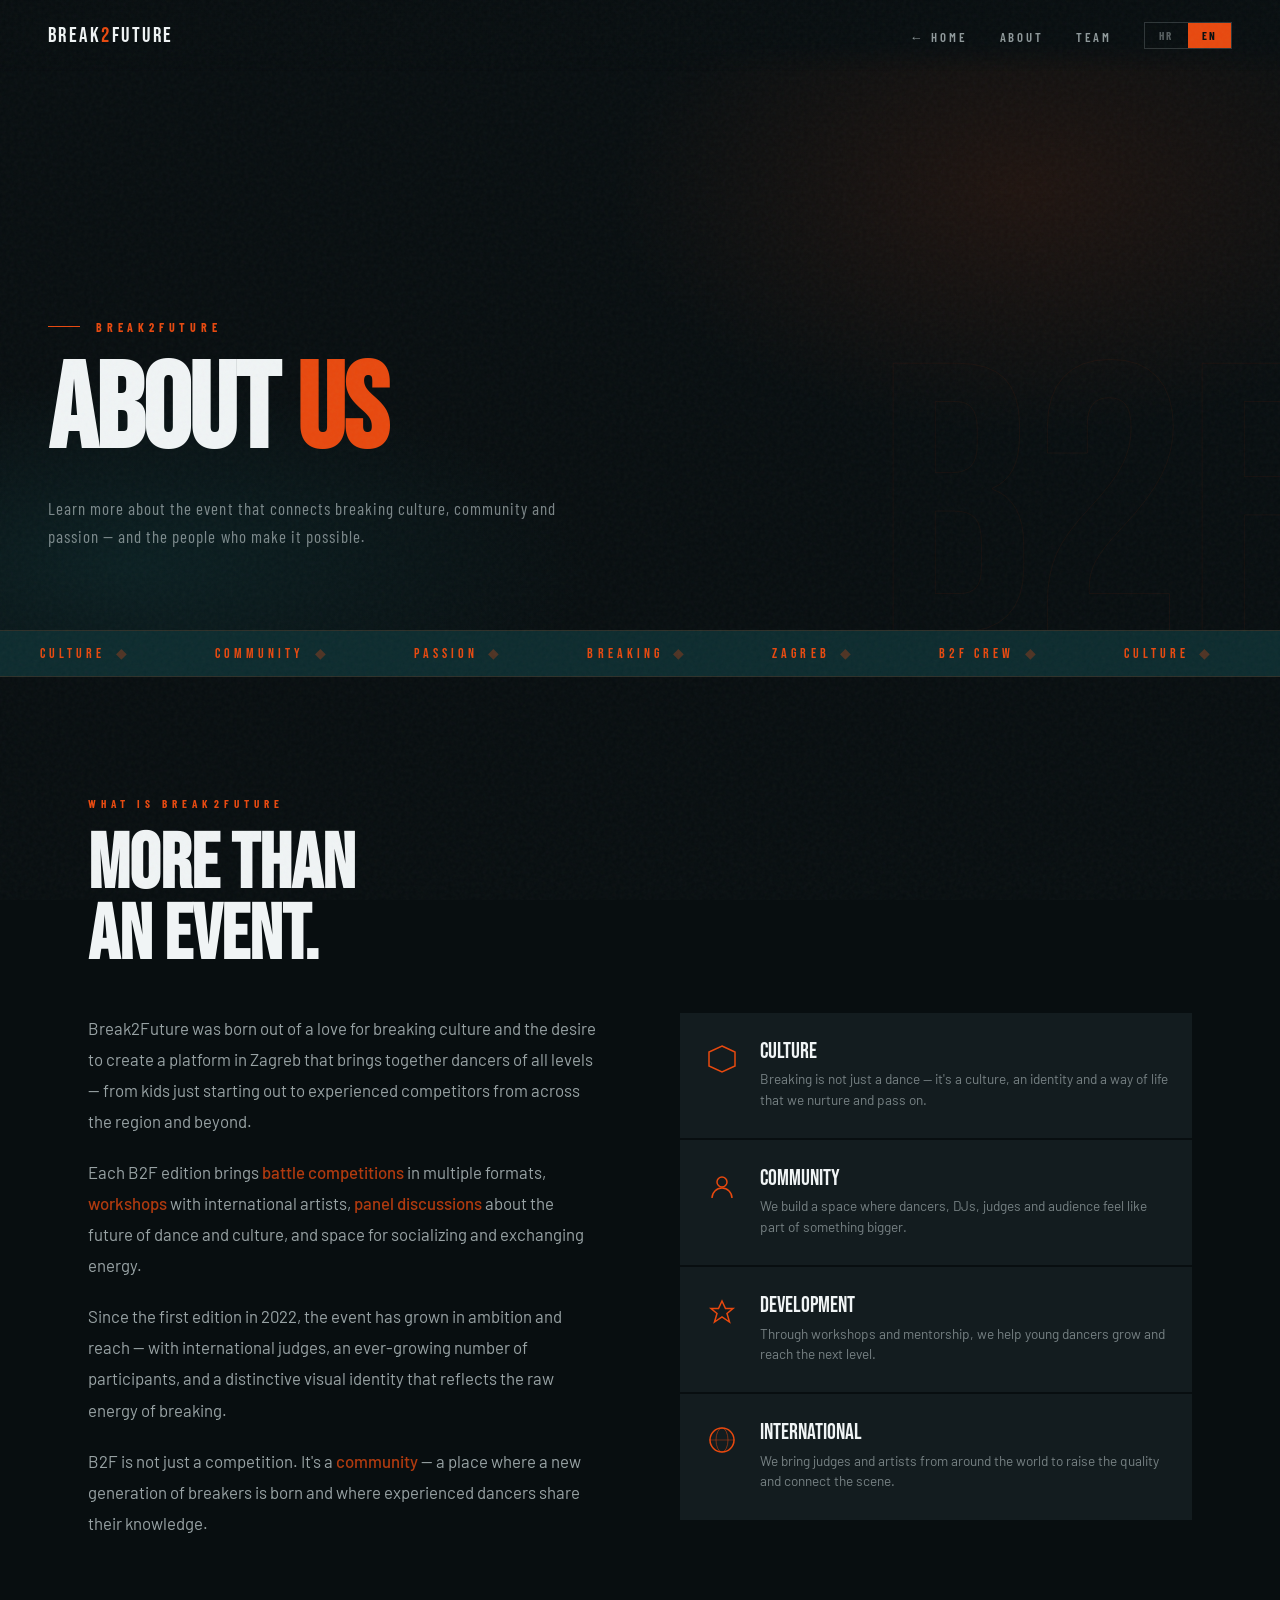
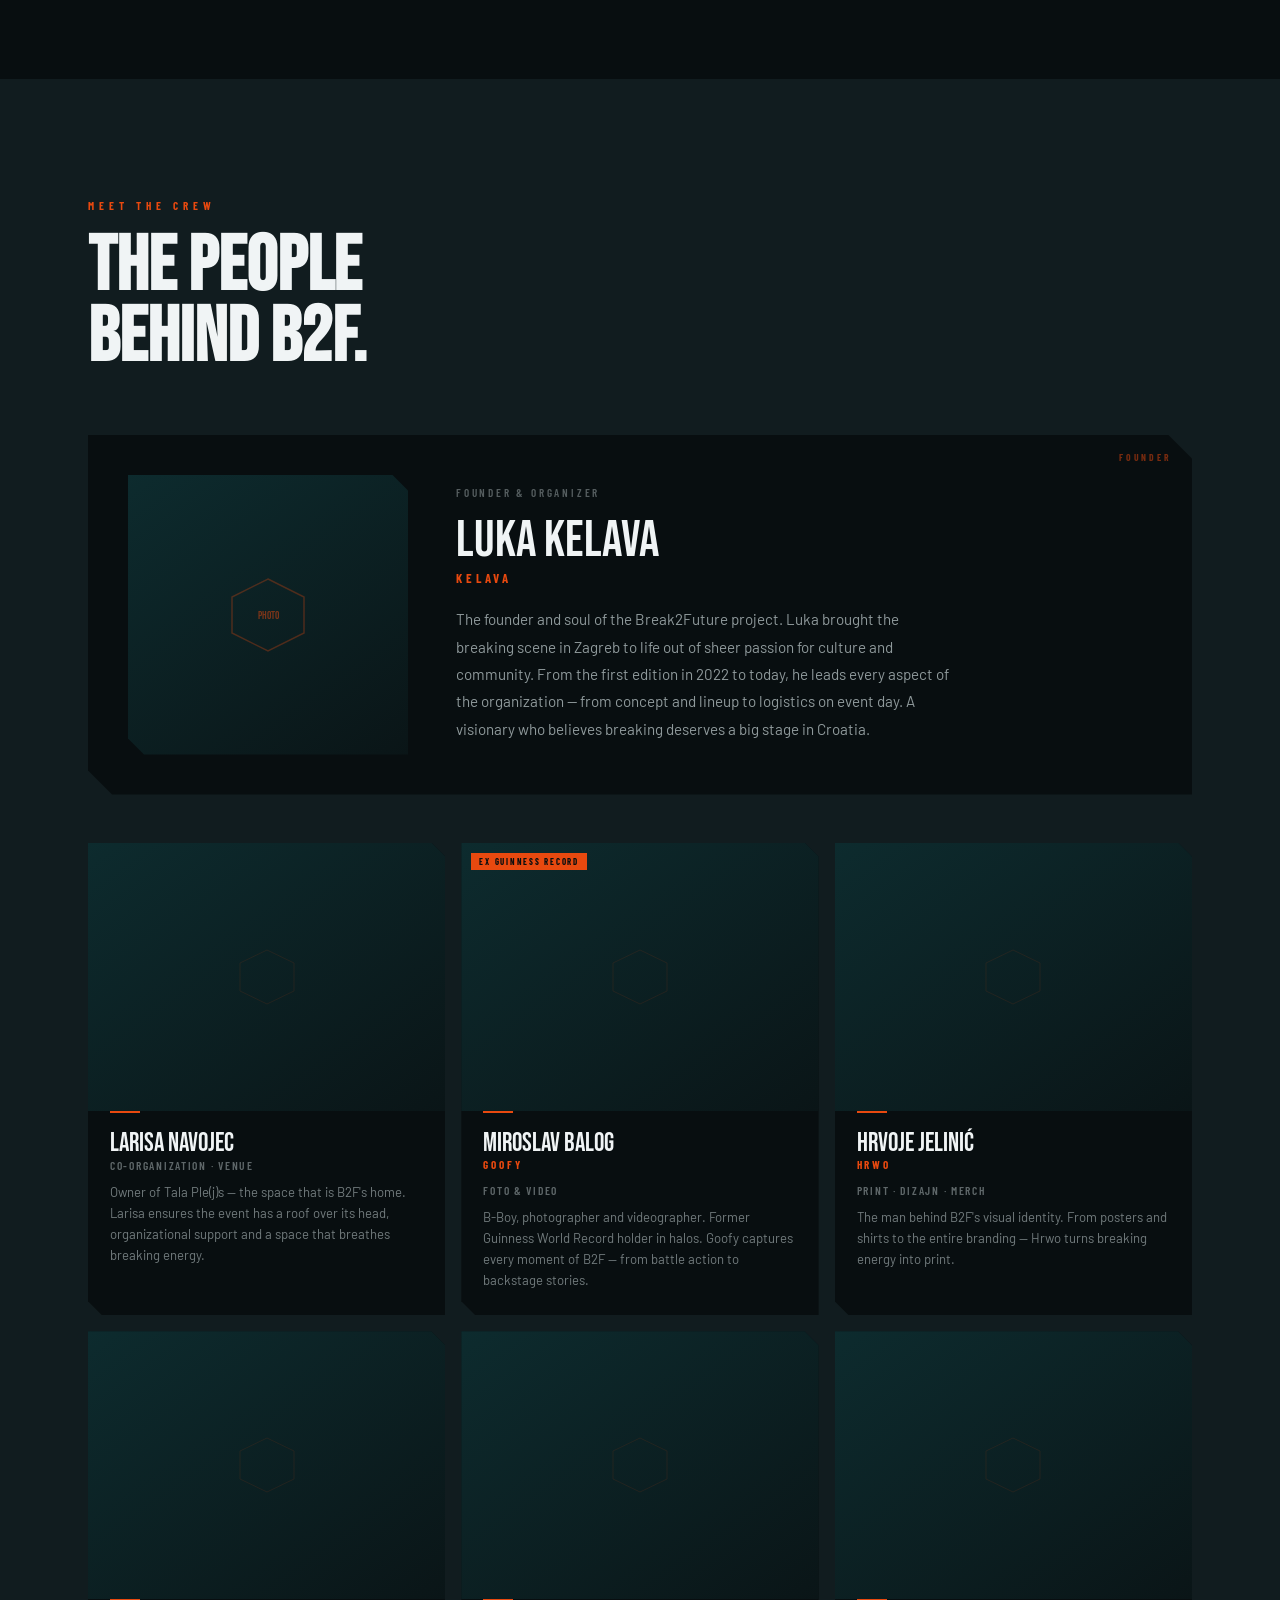
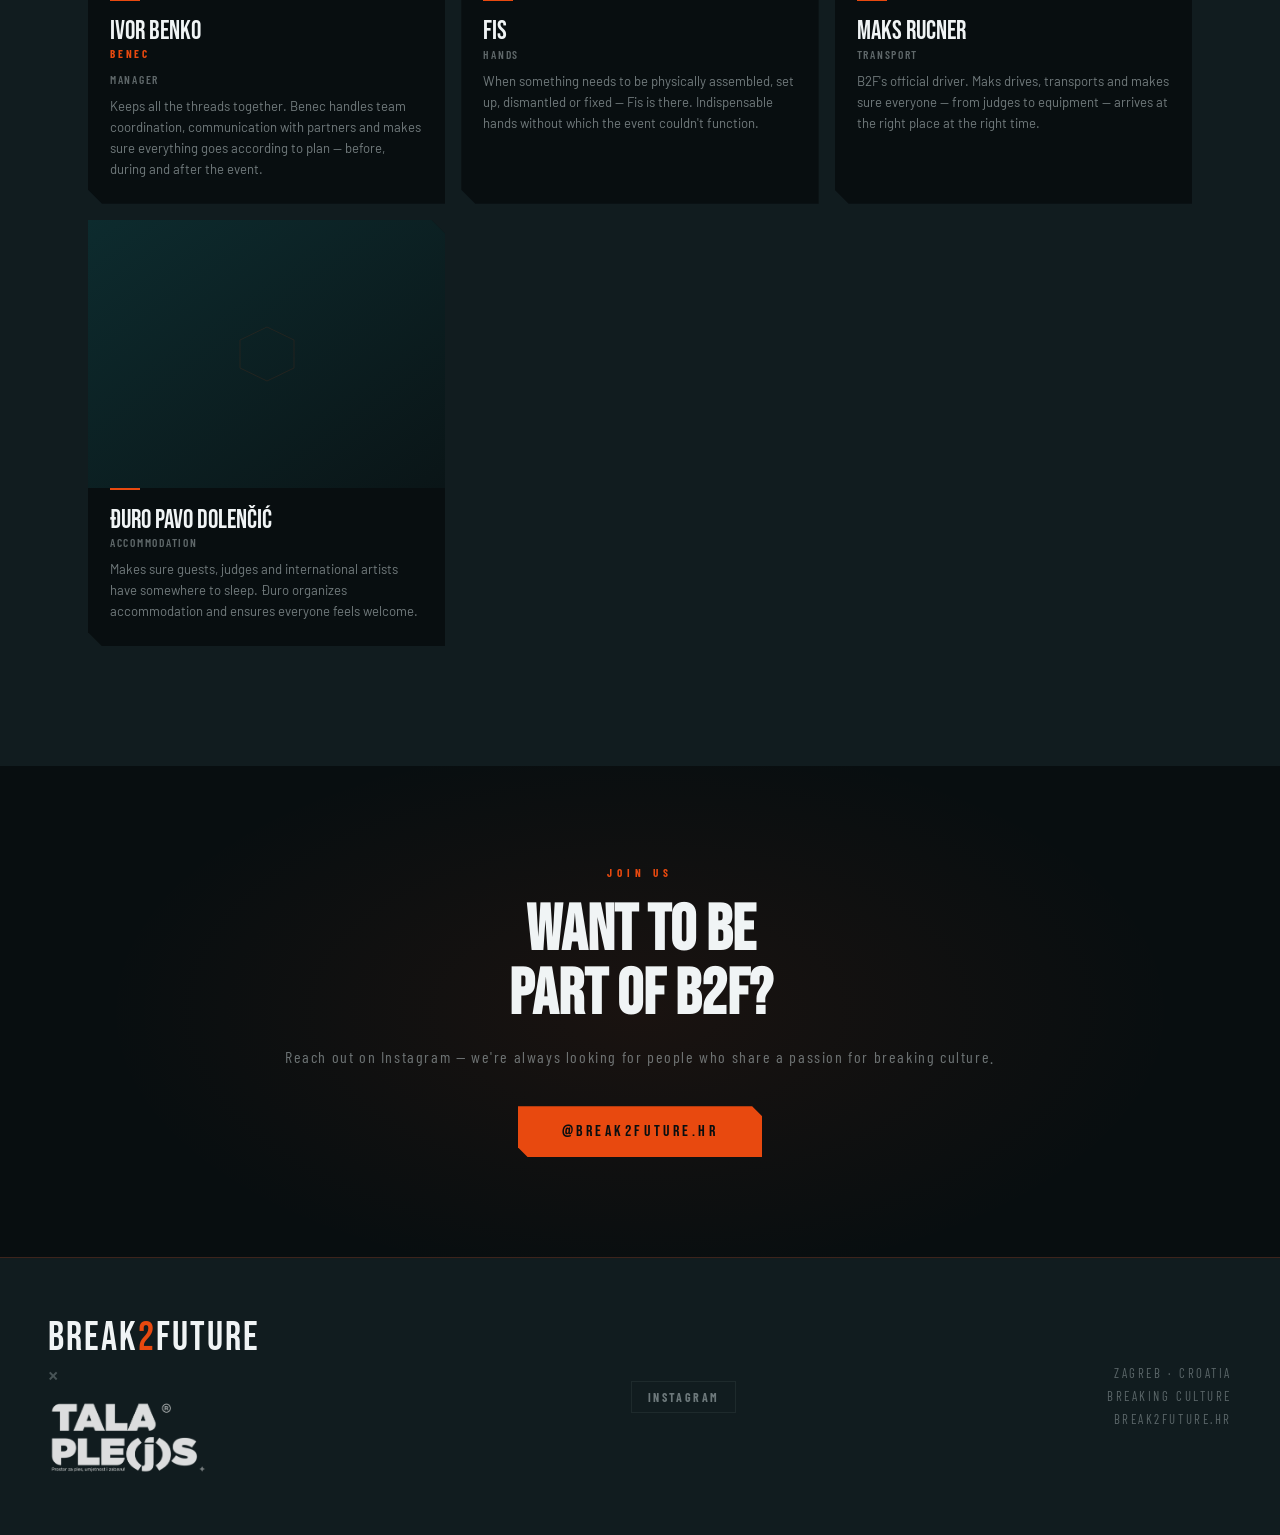
==== commit 6e4d56a5: "Add Archive + O Nama to mobile nav; add HR/EN to about.html Mobile nav in components.js now includes" ====
--- a/about.html
+++ b/about.html
@@ -6,6 +6,7 @@
 <title>BREAK2FUTURE — About</title>
 <link rel="preconnect" href="https://fonts.googleapis.com">
 <link href="https://fonts.googleapis.com/css2?family=Bebas+Neue&family=Barlow+Condensed:wght@400;600;700&family=Barlow:wght@300;400;500&display=swap" rel="stylesheet">
+<link rel="stylesheet" href="style.css">
 <style>
 *, *::before, *::after { box-sizing: border-box; margin: 0; padding: 0; }
 
@@ -331,36 +332,12 @@
 }
 .btn-primary:hover { background: var(--white); transform: translate(-2px, -2px); }
 
-/* ── FOOTER ── */
-footer {
-  background: var(--mid);
-  border-top: 1px solid rgba(232,73,15,0.15);
-  padding: 56px 48px;
-  display: grid; grid-template-columns: 1fr auto 1fr;
-  align-items: center; gap: 24px;
-}
-.footer-logo {
-  font-family: 'Bebas Neue', sans-serif;
-  font-size: 2.2rem; letter-spacing: 0.04em;
-}
-.footer-logo span { color: var(--orange); }
-.footer-center {
-  font-family: 'Barlow Condensed', sans-serif;
-  font-size: 0.7rem; letter-spacing: 0.25em;
-  text-transform: uppercase; color: var(--light); opacity: 0.3;
-  text-align: center; line-height: 2;
-}
-.footer-right { display: flex; justify-content: flex-end; gap: 12px; }
-.footer-link {
-  font-family: 'Barlow Condensed', sans-serif;
-  font-size: 0.7rem; font-weight: 700;
-  letter-spacing: 0.2em; text-transform: uppercase;
-  color: var(--light); text-decoration: none;
-  opacity: 0.4; padding: 8px 14px;
-  border: 1px solid rgba(184,202,207,0.12);
-  transition: all 0.2s;
-}
-.footer-link:hover { opacity: 1; color: var(--orange); border-color: var(--orange); }
+/* ── LANG TOGGLE ── */
+.lang-toggle { display: flex; border: 1px solid rgba(200,212,214,0.2); }
+.lang-btn { font-family: 'Barlow Condensed', sans-serif; font-size: 0.7rem; font-weight: 700; letter-spacing: 0.2em; padding: 6px 14px; cursor: pointer; border: none; background: transparent; color: var(--light); opacity: 0.4; transition: all 0.2s; text-transform: uppercase; }
+.lang-btn.active { background: var(--orange); color: var(--dark); opacity: 1; }
+
+/* footer + hamburger + mobile-nav → style.css + components.js */
 
 /* ── ANIMATIONS ── */
 @keyframes fadeUp { from { opacity: 0; transform: translateY(28px); } to { opacity: 1; transform: translateY(0); } }
@@ -379,8 +356,6 @@
   .founder-card { grid-template-columns: 1fr; gap: 24px; padding: 28px; }
   .team-grid { grid-template-columns: 1fr 1fr; }
   .cta-section { padding: 80px 24px; }
-  footer { grid-template-columns: 1fr; text-align: center; padding: 40px 24px; }
-  .footer-right { justify-content: center; }
   .team-section { padding: 80px 0; }
 }
 @media (max-width: 540px) {
@@ -395,10 +370,15 @@
   <a href="index.html" class="nav-logo">BREAK<span>2</span>FUTURE</a>
   <div class="nav-right">
     <ul class="nav-links">
-      <li><a href="index.html">← Home</a></li>
-      <li><a href="#about">O eventu</a></li>
-      <li><a href="#team" class="active">Team</a></li>
+      <li><a href="index.html" data-hr="← Početna" data-en="← Home">← Home</a></li>
+      <li><a href="#about" data-hr="O eventu" data-en="About">O eventu</a></li>
+      <li><a href="#team">Team</a></li>
     </ul>
+    <div class="lang-toggle desktop-lang">
+      <button class="lang-btn" data-lang="hr" onclick="applyLang('hr')">HR</button>
+      <button class="lang-btn active" data-lang="en" onclick="applyLang('en')">EN</button>
+    </div>
+    <button class="hamburger" id="hamburger" aria-label="Menu"><span></span><span></span><span></span></button>
   </div>
 </nav>
 
@@ -408,23 +388,23 @@
   <div class="hero-ghost">B2F</div>
   <div class="hero-content">
     <p class="hero-eyebrow">Break2Future</p>
-    <h1 class="hero-title">O <span class="accent">NAMA</span></h1>
-    <p class="hero-sub">Saznaj više o eventu koji spaja breaking kulturu, zajednicu i strast — i ljude koji ga čine mogućim.</p>
+    <h1 class="hero-title" data-hr="O <span class='accent'>NAMA</span>" data-en="ABOUT <span class='accent'>US</span>">O <span class="accent">NAMA</span></h1>
+    <p class="hero-sub" data-hr="Saznaj više o eventu koji spaja breaking kulturu, zajednicu i strast — i ljude koji ga čine mogućim." data-en="Learn more about the event that connects breaking culture, community and passion — and the people who make it possible.">Saznaj više o eventu koji spaja breaking kulturu, zajednicu i strast — i ljude koji ga čine mogućim.</p>
   </div>
 </section>
 
 <!-- TICKER -->
 <div class="divider-ticker">
   <div class="divider-track">
-    <span class="divider-item">KULTURA <span class="divider-dot">◆</span></span>
-    <span class="divider-item">ZAJEDNICA <span class="divider-dot">◆</span></span>
-    <span class="divider-item">STRAST <span class="divider-dot">◆</span></span>
+    <span class="divider-item"><span data-hr="KULTURA" data-en="CULTURE">KULTURA</span> <span class="divider-dot">◆</span></span>
+    <span class="divider-item"><span data-hr="ZAJEDNICA" data-en="COMMUNITY">ZAJEDNICA</span> <span class="divider-dot">◆</span></span>
+    <span class="divider-item"><span data-hr="STRAST" data-en="PASSION">STRAST</span> <span class="divider-dot">◆</span></span>
     <span class="divider-item">BREAKING <span class="divider-dot">◆</span></span>
     <span class="divider-item">ZAGREB <span class="divider-dot">◆</span></span>
     <span class="divider-item">B2F CREW <span class="divider-dot">◆</span></span>
-    <span class="divider-item">KULTURA <span class="divider-dot">◆</span></span>
-    <span class="divider-item">ZAJEDNICA <span class="divider-dot">◆</span></span>
-    <span class="divider-item">STRAST <span class="divider-dot">◆</span></span>
+    <span class="divider-item"><span data-hr="KULTURA" data-en="CULTURE">KULTURA</span> <span class="divider-dot">◆</span></span>
+    <span class="divider-item"><span data-hr="ZAJEDNICA" data-en="COMMUNITY">ZAJEDNICA</span> <span class="divider-dot">◆</span></span>
+    <span class="divider-item"><span data-hr="STRAST" data-en="PASSION">STRAST</span> <span class="divider-dot">◆</span></span>
     <span class="divider-item">BREAKING <span class="divider-dot">◆</span></span>
     <span class="divider-item">ZAGREB <span class="divider-dot">◆</span></span>
     <span class="divider-item">B2F CREW <span class="divider-dot">◆</span></span>
@@ -433,14 +413,14 @@
 
 <!-- ABOUT -->
 <section class="section" id="about">
-  <p class="section-tag reveal">Što je Break2Future</p>
-  <h2 class="section-title reveal">VIŠE OD<br>EVENTA.</h2>
+  <p class="section-tag reveal" data-hr="Što je Break2Future" data-en="What is Break2Future">Što je Break2Future</p>
+  <h2 class="section-title reveal" data-hr="VIŠE OD<br>EVENTA." data-en="MORE THAN<br>AN EVENT.">VIŠE OD<br>EVENTA.</h2>
   <div class="about-content">
     <div class="about-text reveal">
-      <p>Break2Future je nastao iz ljubavi prema breaking kulturi i želje da se u Zagrebu stvori platforma koja spaja plesače svih razina — od djece koja tek počinju do iskusnih natjecatelja iz cijele regije i šire.</p>
-      <p>Svako izdanje B2F-a donosi <strong>battle natjecanja</strong> u više formata, <strong>radionice</strong> s međunarodnim umjetnicima, <strong>panel diskusije</strong> o budućnosti plesa i kulturu, te prostor za druženje i razmjenu energije.</p>
-      <p>Od prvog izdanja 2022., event je rastao u ambiciji i dosegu — s međunarodnim sucima, sve većim brojem sudionika i prepoznatljivim vizualnim identitetom koji odražava sirovu energiju breakinga.</p>
-      <p>B2F nije samo natjecanje. To je <strong>zajednica</strong> — mjesto gdje se nova generacija breakera rađa i gdje iskusni plesači dijele svoje znanje.</p>
+      <p data-hr="Break2Future je nastao iz ljubavi prema breaking kulturi i želje da se u Zagrebu stvori platforma koja spaja plesače svih razina — od djece koja tek počinju do iskusnih natjecatelja iz cijele regije i šire." data-en="Break2Future was born out of a love for breaking culture and the desire to create a platform in Zagreb that brings together dancers of all levels — from kids just starting out to experienced competitors from across the region and beyond.">Break2Future je nastao iz ljubavi prema breaking kulturi i želje da se u Zagrebu stvori platforma koja spaja plesače svih razina — od djece koja tek počinju do iskusnih natjecatelja iz cijele regije i šire.</p>
+      <p data-hr="Svako izdanje B2F-a donosi <strong>battle natjecanja</strong> u više formata, <strong>radionice</strong> s međunarodnim umjetnicima, <strong>panel diskusije</strong> o budućnosti plesa i kulturu, te prostor za druženje i razmjenu energije." data-en="Each B2F edition brings <strong>battle competitions</strong> in multiple formats, <strong>workshops</strong> with international artists, <strong>panel discussions</strong> about the future of dance and culture, and space for socializing and exchanging energy.">Svako izdanje B2F-a donosi <strong>battle natjecanja</strong> u više formata, <strong>radionice</strong> s međunarodnim umjetnicima, <strong>panel diskusije</strong> o budućnosti plesa i kulturu, te prostor za druženje i razmjenu energije.</p>
+      <p data-hr="Od prvog izdanja 2022., event je rastao u ambiciji i dosegu — s međunarodnim sucima, sve većim brojem sudionika i prepoznatljivim vizualnim identitetom koji odražava sirovu energiju breakinga." data-en="Since the first edition in 2022, the event has grown in ambition and reach — with international judges, an ever-growing number of participants, and a distinctive visual identity that reflects the raw energy of breaking.">Od prvog izdanja 2022., event je rastao u ambiciji i dosegu — s međunarodnim sucima, sve većim brojem sudionika i prepoznatljivim vizualnim identitetom koji odražava sirovu energiju breakinga.</p>
+      <p data-hr="B2F nije samo natjecanje. To je <strong>zajednica</strong> — mjesto gdje se nova generacija breakera rađa i gdje iskusni plesači dijele svoje znanje." data-en="B2F is not just a competition. It's a <strong>community</strong> — a place where a new generation of breakers is born and where experienced dancers share their knowledge.">B2F nije samo natjecanje. To je <strong>zajednica</strong> — mjesto gdje se nova generacija breakera rađa i gdje iskusni plesači dijele svoje znanje.</p>
     </div>
     <div class="about-values reveal">
       <div class="value-item">
@@ -450,8 +430,8 @@
           </svg>
         </div>
         <div>
-          <div class="value-title">Kultura</div>
-          <div class="value-desc">Breaking nije samo ples — to je kultura, identitet i način života koji njegujemo i prenosimo dalje.</div>
+          <div class="value-title" data-hr="Kultura" data-en="Culture">Kultura</div>
+          <div class="value-desc" data-hr="Breaking nije samo ples — to je kultura, identitet i način života koji njegujemo i prenosimo dalje." data-en="Breaking is not just a dance — it's a culture, an identity and a way of life that we nurture and pass on.">Breaking nije samo ples — to je kultura, identitet i način života koji njegujemo i prenosimo dalje.</div>
         </div>
       </div>
       <div class="value-item">
@@ -462,8 +442,8 @@
           </svg>
         </div>
         <div>
-          <div class="value-title">Zajednica</div>
-          <div class="value-desc">Gradimo prostor gdje se plesači, DJevi, suci i publika osjećaju kao dio nečeg većeg.</div>
+          <div class="value-title" data-hr="Zajednica" data-en="Community">Zajednica</div>
+          <div class="value-desc" data-hr="Gradimo prostor gdje se plesači, DJevi, suci i publika osjećaju kao dio nečeg većeg." data-en="We build a space where dancers, DJs, judges and audience feel like part of something bigger.">Gradimo prostor gdje se plesači, DJevi, suci i publika osjećaju kao dio nečeg većeg.</div>
         </div>
       </div>
       <div class="value-item">
@@ -473,8 +453,8 @@
           </svg>
         </div>
         <div>
-          <div class="value-title">Razvoj</div>
-          <div class="value-desc">Kroz radionice i mentorstvo, pomažemo mladim plesačima da rastu i dostignu sljedeću razinu.</div>
+          <div class="value-title" data-hr="Razvoj" data-en="Development">Razvoj</div>
+          <div class="value-desc" data-hr="Kroz radionice i mentorstvo, pomažemo mladim plesačima da rastu i dostignu sljedeću razinu." data-en="Through workshops and mentorship, we help young dancers grow and reach the next level.">Kroz radionice i mentorstvo, pomažemo mladim plesačima da rastu i dostignu sljedeću razinu.</div>
         </div>
       </div>
       <div class="value-item">
@@ -486,8 +466,8 @@
           </svg>
         </div>
         <div>
-          <div class="value-title">Internacionala</div>
-          <div class="value-desc">Dovodimo suce i umjetnike iz cijelog svijeta kako bismo podigli kvalitetu i povezali scenu.</div>
+          <div class="value-title" data-hr="Internacionala" data-en="International">Internacionala</div>
+          <div class="value-desc" data-hr="Dovodimo suce i umjetnike iz cijelog svijeta kako bismo podigli kvalitetu i povezali scenu." data-en="We bring judges and artists from around the world to raise the quality and connect the scene.">Dovodimo suce i umjetnike iz cijelog svijeta kako bismo podigli kvalitetu i povezali scenu.</div>
         </div>
       </div>
     </div>
@@ -498,7 +478,7 @@
 <section class="team-section" id="team">
   <div class="team-inner">
     <p class="section-tag reveal">Meet the Crew</p>
-    <h2 class="section-title reveal">LJUDI IZA<br>B2F-A.</h2>
+    <h2 class="section-title reveal" data-hr="LJUDI IZA<br>B2F-A." data-en="THE PEOPLE<br>BEHIND B2F.">LJUDI IZA<br>B2F-A.</h2>
 
     <!-- FOUNDER — featured -->
     <div class="founder-card reveal">
@@ -512,7 +492,7 @@
         <div class="founder-role">Founder & Organizer</div>
         <div class="founder-name">LUKA KELAVA</div>
         <div class="founder-nick">Kelava</div>
-        <p class="founder-bio">Pokretač i duša Break2Future projekta. Luka je breaking scenu u Zagrebu pokrenuo iz čiste strasti prema kulturi i zajednici. Od prvog izdanja 2022. do danas, vodi svaki aspekt organizacije — od koncepta i lineup-a do logistike na dan eventa. Vizionar koji vjeruje da breaking zaslužuje veliku pozornicu u Hrvatskoj.</p>
+        <p class="founder-bio" data-hr="Pokretač i duša Break2Future projekta. Luka je breaking scenu u Zagrebu pokrenuo iz čiste strasti prema kulturi i zajednici. Od prvog izdanja 2022. do danas, vodi svaki aspekt organizacije — od koncepta i lineup-a do logistike na dan eventa. Vizionar koji vjeruje da breaking zaslužuje veliku pozornicu u Hrvatskoj." data-en="The founder and soul of the Break2Future project. Luka brought the breaking scene in Zagreb to life out of sheer passion for culture and community. From the first edition in 2022 to today, he leads every aspect of the organization — from concept and lineup to logistics on event day. A visionary who believes breaking deserves a big stage in Croatia.">Pokretač i duša Break2Future projekta. Luka je breaking scenu u Zagrebu pokrenuo iz čiste strasti prema kulturi i zajednici. Od prvog izdanja 2022. do danas, vodi svaki aspekt organizacije — od koncepta i lineup-a do logistike na dan eventa. Vizionar koji vjeruje da breaking zaslužuje veliku pozornicu u Hrvatskoj.</p>
       </div>
     </div>
 
@@ -528,8 +508,8 @@
         </div>
         <div class="team-info">
           <div class="team-name">LARISA NAVOJEC</div>
-          <div class="team-role">Co-organization · Prostor</div>
-          <p class="team-desc">Vlasnica Tala Ple(i)s-a — prostora koji je dom B2F-a. Larisa osigurava da event ima krov nad glavom, organizacijsku potporu i prostor koji diše breaking energiju.</p>
+          <div class="team-role" data-hr="Co-organization · Prostor" data-en="Co-organization · Venue">Co-organization · Prostor</div>
+          <p class="team-desc" data-hr="Vlasnica Tala Ple(i)s-a — prostora koji je dom B2F-a. Larisa osigurava da event ima krov nad glavom, organizacijsku potporu i prostor koji diše breaking energiju." data-en="Owner of Tala Ple(j)s — the space that is B2F's home. Larisa ensures the event has a roof over its head, organizational support and a space that breathes breaking energy.">Vlasnica Tala Ple(i)s-a — prostora koji je dom B2F-a. Larisa osigurava da event ima krov nad glavom, organizacijsku potporu i prostor koji diše breaking energiju.</p>
         </div>
       </div>
 
@@ -545,7 +525,7 @@
           <div class="team-name">MIROSLAV BALOG</div>
           <div class="team-nick">Goofy</div>
           <div class="team-role">Foto & Video</div>
-          <p class="team-desc">B-Boy, fotograf i videograf. Bivši Guinness World Record holder u halos-ima. Goofy bilježi svaki moment B2F-a — od battle akcije do backstage priča.</p>
+          <p class="team-desc" data-hr="B-Boy, fotograf i videograf. Bivši Guinness World Record holder u halos-ima. Goofy bilježi svaki moment B2F-a — od battle akcije do backstage priča." data-en="B-Boy, photographer and videographer. Former Guinness World Record holder in halos. Goofy captures every moment of B2F — from battle action to backstage stories.">B-Boy, fotograf i videograf. Bivši Guinness World Record holder u halos-ima. Goofy bilježi svaki moment B2F-a — od battle akcije do backstage priča.</p>
         </div>
       </div>
 
@@ -560,7 +540,7 @@
           <div class="team-name">HRVOJE JELINIĆ</div>
           <div class="team-nick">Hrwo</div>
           <div class="team-role">Print · Dizajn · Merch</div>
-          <p class="team-desc">Čovjek iza vizualnog identiteta B2F-a. Od postera i majica do cjelokupnog branding-a — Hrwo pretvara breaking energiju u print.</p>
+          <p class="team-desc" data-hr="Čovjek iza vizualnog identiteta B2F-a. Od postera i majica do cjelokupnog branding-a — Hrwo pretvara breaking energiju u print." data-en="The man behind B2F's visual identity. From posters and shirts to the entire branding — Hrwo turns breaking energy into print.">Čovjek iza vizualnog identiteta B2F-a. Od postera i majica do cjelokupnog branding-a — Hrwo pretvara breaking energiju u print.</p>
         </div>
       </div>
 
@@ -575,7 +555,7 @@
           <div class="team-name">IVOR BENKO</div>
           <div class="team-nick">Benec</div>
           <div class="team-role">Manager</div>
-          <p class="team-desc">Drži sve konce zajedno. Benec je zadužen za koordinaciju tima, komunikaciju s partnerima i da sve ide po planu — prije, za vrijeme i nakon eventa.</p>
+          <p class="team-desc" data-hr="Drži sve konce zajedno. Benec je zadužen za koordinaciju tima, komunikaciju s partnerima i da sve ide po planu — prije, za vrijeme i nakon eventa." data-en="Keeps all the threads together. Benec handles team coordination, communication with partners and makes sure everything goes according to plan — before, during and after the event.">Drži sve konce zajedno. Benec je zadužen za koordinaciju tima, komunikaciju s partnerima i da sve ide po planu — prije, za vrijeme i nakon eventa.</p>
         </div>
       </div>
 
@@ -588,8 +568,8 @@
         </div>
         <div class="team-info">
           <div class="team-name">FIS</div>
-          <div class="team-role">Ruke</div>
-          <p class="team-desc">Kad treba nešto fizički složiti, postaviti, rastaviti ili popraviti — Fis je tu. Nezamjenjive ruke bez kojih event ne bi mogao funkcionirati.</p>
+          <div class="team-role" data-hr="Ruke" data-en="Hands">Ruke</div>
+          <p class="team-desc" data-hr="Kad treba nešto fizički složiti, postaviti, rastaviti ili popraviti — Fis je tu. Nezamjenjive ruke bez kojih event ne bi mogao funkcionirati." data-en="When something needs to be physically assembled, set up, dismantled or fixed — Fis is there. Indispensable hands without which the event couldn't function.">Kad treba nešto fizički složiti, postaviti, rastaviti ili popraviti — Fis je tu. Nezamjenjive ruke bez kojih event ne bi mogao funkcionirati.</p>
         </div>
       </div>
 
@@ -603,7 +583,7 @@
         <div class="team-info">
           <div class="team-name">MAKS RUCNER</div>
           <div class="team-role">Transport</div>
-          <p class="team-desc">Službeni taksist B2F-a. Maks vozi, prevozi i brine da svi — od sudaca do opreme — stignu na pravo mjesto u pravo vrijeme.</p>
+          <p class="team-desc" data-hr="Službeni taksist B2F-a. Maks vozi, prevozi i brine da svi — od sudaca do opreme — stignu na pravo mjesto u pravo vrijeme." data-en="B2F's official driver. Maks drives, transports and makes sure everyone — from judges to equipment — arrives at the right place at the right time.">Službeni taksist B2F-a. Maks vozi, prevozi i brine da svi — od sudaca do opreme — stignu na pravo mjesto u pravo vrijeme.</p>
         </div>
       </div>
 
@@ -616,8 +596,8 @@
         </div>
         <div class="team-info">
           <div class="team-name">ĐURO PAVO DOLENČIĆ</div>
-          <div class="team-role">Smještaj</div>
-          <p class="team-desc">Brine da gosti, suci i međunarodni umjetnici imaju gdje spavati. Đuro organizira smještaj i osigurava da se svi osjećaju dobrodošlo.</p>
+          <div class="team-role" data-hr="Smještaj" data-en="Accommodation">Smještaj</div>
+          <p class="team-desc" data-hr="Brine da gosti, suci i međunarodni umjetnici imaju gdje spavati. Đuro organizira smještaj i osigurava da se svi osjećaju dobrodošlo." data-en="Makes sure guests, judges and international artists have somewhere to sleep. Đuro organizes accommodation and ensures everyone feels welcome.">Brine da gosti, suci i međunarodni umjetnici imaju gdje spavati. Đuro organizira smještaj i osigurava da se svi osjećaju dobrodošlo.</p>
         </div>
       </div>
 
@@ -629,27 +609,30 @@
 <section class="cta-section">
   <div class="cta-bg"></div>
   <div class="cta-content reveal">
-    <p class="section-tag">Pridruži se</p>
-    <h2 class="cta-title">ŽELIŠ BITI<br>DIO B2F-A?</h2>
-    <p class="cta-sub">Javi nam se na Instagramu — uvijek tražimo ljude koji dijele strast prema breaking kulturi.</p>
+    <p class="section-tag" data-hr="Pridruži se" data-en="Join us">Pridruži se</p>
+    <h2 class="cta-title" data-hr="ŽELIŠ BITI<br>DIO B2F-A?" data-en="WANT TO BE<br>PART OF B2F?">ŽELIŠ BITI<br>DIO B2F-A?</h2>
+    <p class="cta-sub" data-hr="Javi nam se na Instagramu — uvijek tražimo ljude koji dijele strast prema breaking kulturi." data-en="Reach out on Instagram — we're always looking for people who share a passion for breaking culture.">Javi nam se na Instagramu — uvijek tražimo ljude koji dijele strast prema breaking kulturi.</p>
     <a href="https://www.instagram.com/break2future.hr/" target="_blank" class="btn-primary">@break2future.hr</a>
   </div>
 </section>
 
 <!-- FOOTER -->
-<footer>
-  <div class="footer-logo">BREAK<span>2</span>FUTURE</div>
-  <div class="footer-center">
-    Zagreb, Croatia<br>
-    Breaking culture<br>
-    © 2026 Break2Future
-  </div>
-  <div class="footer-right">
-    <a href="https://www.instagram.com/break2future.hr/" target="_blank" class="footer-link">Instagram</a>
-  </div>
-</footer>
+<div id="site-footer"></div>
 
 <script>
+  function applyLang(lang) {
+    document.querySelectorAll('[data-en],[data-hr]').forEach(el => {
+      const txt = el.getAttribute('data-' + lang);
+      if (txt !== null) el.innerHTML = txt;
+    });
+    document.querySelectorAll('.lang-btn').forEach(b =>
+      b.classList.toggle('active', b.dataset.lang === lang)
+    );
+    document.documentElement.lang = lang;
+    localStorage.setItem('b2f-lang', lang);
+  }
+  applyLang(localStorage.getItem('b2f-lang') || 'en');
+
   const observer = new IntersectionObserver((entries) => {
     entries.forEach((e, i) => {
       if (e.isIntersecting) {
@@ -660,5 +643,6 @@
   }, { threshold: 0.1 });
   document.querySelectorAll('.reveal').forEach(el => observer.observe(el));
 </script>
+<script src="components.js"></script>
 </body>
 </html>
--- a/style.css
+++ b/style.css
@@ -0,0 +1,157 @@
+/* ================================================================
+   BREAK2FUTURE — Shared Styles
+   footer + hamburger/mobile-nav used on every page
+   ================================================================ */
+
+/* ── CSS variable fallbacks (each page overrides in its own <style>) ── */
+:root {
+  --orange: #E8490F;
+  --light:  #C8D4D6;
+  --white:  #F0F4F5;
+  --mid:    #111C1F;
+}
+
+/* ── FOOTER ─────────────────────────────────────────────────────── */
+footer {
+  background: var(--mid);
+  padding: 60px 48px;
+  display: flex;
+  justify-content: space-between;
+  align-items: center;
+  border-top: 1px solid rgba(232,73,15,0.2);
+  flex-wrap: wrap;
+  gap: 24px;
+}
+
+.footer-collab {
+  display: flex;
+  flex-direction: column;
+  align-items: flex-start;
+}
+
+.footer-logo {
+  font-family: 'Bebas Neue', sans-serif;
+  font-size: 2.5rem;
+  letter-spacing: 0.05em;
+  line-height: 1;
+  color: var(--white);
+}
+
+/* both <span> (most pages) and <em> (b2f-2022) */
+.footer-logo span,
+.footer-logo em {
+  color: var(--orange);
+  font-style: normal;
+}
+
+.footer-x {
+  font-family: 'Bebas Neue', sans-serif;
+  font-size: 1.6rem;
+  color: var(--light);
+  opacity: 0.3;
+  line-height: 1.6;
+  letter-spacing: 0.1em;
+}
+
+.footer-partner-logo {
+  max-width: 160px;
+  mix-blend-mode: screen;
+  opacity: 0.85;
+  display: block;
+}
+
+.footer-info {
+  font-family: 'Barlow Condensed', sans-serif;
+  font-size: 0.8rem;
+  letter-spacing: 0.2em;
+  color: var(--light);
+  opacity: 0.4;
+  text-align: right;
+  text-transform: uppercase;
+  line-height: 1.8;
+}
+
+.social-links { display: flex; gap: 16px; }
+
+.social-link {
+  font-family: 'Barlow Condensed', sans-serif;
+  font-size: 0.75rem;
+  font-weight: 700;
+  letter-spacing: 0.2em;
+  text-transform: uppercase;
+  color: var(--light);
+  text-decoration: none;
+  opacity: 0.5;
+  padding: 8px 16px;
+  border: 1px solid rgba(200,212,214,0.15);
+  transition: opacity 0.2s, color 0.2s, border-color 0.2s;
+}
+.social-link:hover { opacity: 1; color: var(--orange); border-color: var(--orange); }
+
+/* ── HAMBURGER ───────────────────────────────────────────────────── */
+.hamburger {
+  display: none;
+  flex-direction: column;
+  gap: 5px;
+  cursor: pointer;
+  background: none;
+  border: none;
+  padding: 4px;
+  z-index: 300;
+}
+.hamburger span {
+  display: block;
+  width: 24px;
+  height: 2px;
+  background: var(--white);
+  border-radius: 1px;
+  transition: all 0.3s;
+}
+.hamburger.open span:nth-child(1) { transform: translateY(7px) rotate(45deg); }
+.hamburger.open span:nth-child(2) { opacity: 0; }
+.hamburger.open span:nth-child(3) { transform: translateY(-7px) rotate(-45deg); }
+
+/* ── MOBILE NAV ──────────────────────────────────────────────────── */
+.mobile-nav {
+  display: none;
+  position: fixed;
+  inset: 0;
+  background: rgba(8,14,16,0.98);
+  z-index: 250;
+  flex-direction: column;
+  align-items: center;
+  justify-content: center;
+  gap: 28px;
+}
+.mobile-nav.open { display: flex; }
+
+.mobile-nav a {
+  font-family: 'Bebas Neue', sans-serif;
+  font-size: 2.2rem;
+  letter-spacing: 0.12em;
+  color: var(--white);
+  text-decoration: none;
+  transition: color 0.2s;
+}
+.mobile-nav a:hover { color: var(--orange); }
+
+.mobile-nav .lang-toggle {
+  margin-top: 12px;
+  border: 1px solid rgba(200,212,214,0.2);
+}
+
+/* ── HIDE DESKTOP LANG ON MOBILE ─────────────────────────────────── */
+/* Add class="desktop-lang" to the lang toggle inside nav/header */
+@media (max-width: 900px) {
+  .desktop-lang { display: none !important; }
+  .hamburger    { display: flex; }
+
+  footer {
+    flex-direction: column;
+    align-items: center;
+    text-align: center;
+    padding: 40px 24px;
+  }
+  .footer-collab { align-items: center; }
+  .footer-info   { text-align: center; }
+}
